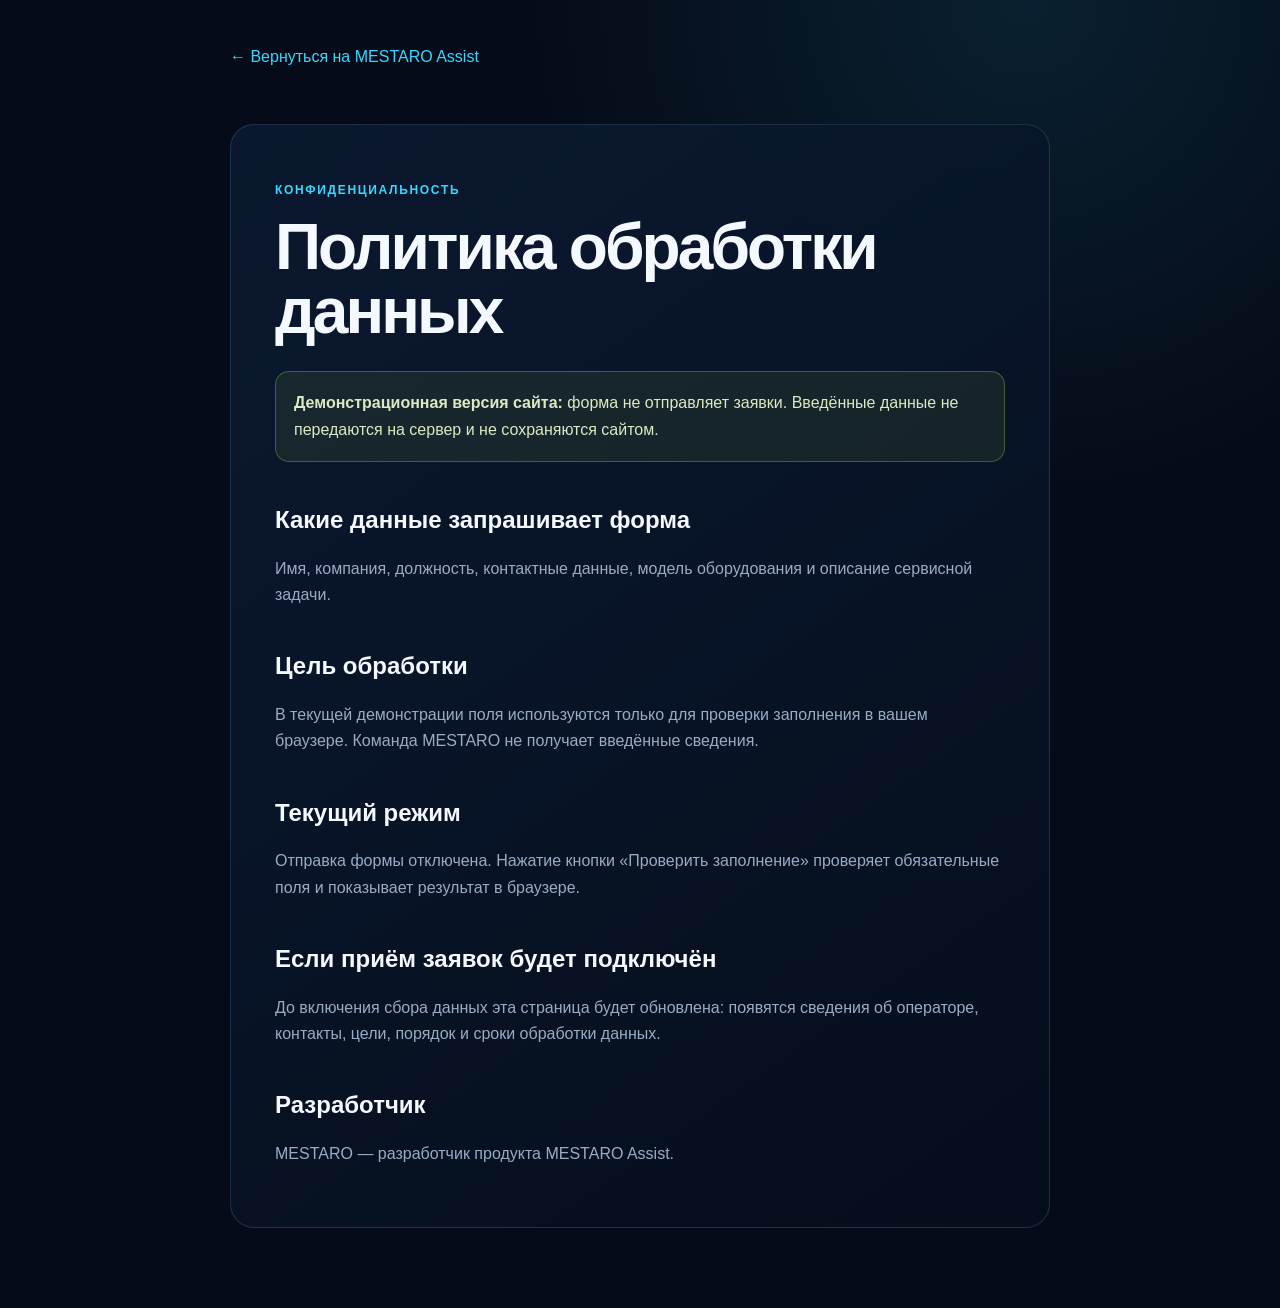
==== privacy.html @ 9bf08e10 "Publish MESTARO Assist website" ====
<!DOCTYPE html>
<html lang="ru">
<head>
  <meta charset="utf-8">
  <meta name="viewport" content="width=device-width, initial-scale=1">
  <title>Политика конфиденциальности — MESTARO Assist</title>
  <meta name="description" content="Политика обработки данных на сайте MESTARO Assist.">
  <meta name="robots" content="noindex, follow">
  <meta name="theme-color" content="#050b18">
  <link rel="icon" href="/assets/brand/favicon.png" type="image/png">
  <style>
    :root { color-scheme: dark; --bg: #050b18; --surface: #0b1a31; --text: #f4f8ff; --muted: #9aacc4; --line: rgba(121,174,224,.2); --cyan: #35d9ff; --lime: #b9f34b; }
    * { box-sizing: border-box; }
    body { margin: 0; background: radial-gradient(circle at 80% 0, rgba(53,217,255,.1), transparent 32rem), var(--bg); color: var(--text); font-family: Inter, "Segoe UI", Arial, sans-serif; line-height: 1.65; }
    main { width: min(calc(100% - 32px), 820px); margin: 0 auto; padding: 44px 0 80px; }
    a { color: var(--cyan); text-underline-offset: 4px; }
    .back { display: inline-flex; margin-bottom: 54px; text-decoration: none; }
    .eyebrow { color: var(--cyan); font-size: 12px; font-weight: 800; letter-spacing: .14em; text-transform: uppercase; }
    h1 { margin: 14px 0 22px; font-size: clamp(38px, 7vw, 64px); line-height: 1; letter-spacing: -.045em; }
    h2 { margin: 38px 0 10px; font-size: 24px; }
    p, li { color: var(--muted); }
    .notice { margin: 28px 0; padding: 18px; border: 1px solid rgba(185,243,75,.28); border-radius: 14px; background: rgba(185,243,75,.08); color: #dce9c5; }
    .card { padding: clamp(24px, 5vw, 44px); border: 1px solid var(--line); border-radius: 24px; background: linear-gradient(145deg, rgba(11,26,49,.94), rgba(5,14,29,.98)); }
  </style>
</head>
<body>
  <main>
    <a class="back" href="/">← Вернуться на MESTARO Assist</a>
    <article class="card">
      <p class="eyebrow">Конфиденциальность</p>
      <h1>Политика обработки данных</h1>
      <p class="notice"><strong>Демонстрационная версия сайта:</strong> форма не отправляет заявки. Введённые данные не передаются на сервер и не сохраняются сайтом.</p>

      <h2>Какие данные запрашивает форма</h2>
      <p>Имя, компания, должность, контактные данные, модель оборудования и описание сервисной задачи.</p>

      <h2>Цель обработки</h2>
      <p>В текущей демонстрации поля используются только для проверки заполнения в вашем браузере. Команда MESTARO не получает введённые сведения.</p>

      <h2>Текущий режим</h2>
      <p>Отправка формы отключена. Нажатие кнопки «Проверить заполнение» проверяет обязательные поля и показывает результат в браузере.</p>

      <h2>Если приём заявок будет подключён</h2>
      <p>До включения сбора данных эта страница будет обновлена: появятся сведения об операторе, контакты, цели, порядок и сроки обработки данных.</p>

      <h2>Разработчик</h2>
      <p>MESTARO — разработчик продукта MESTARO Assist.</p>
    </article>
  </main>
</body>
</html>
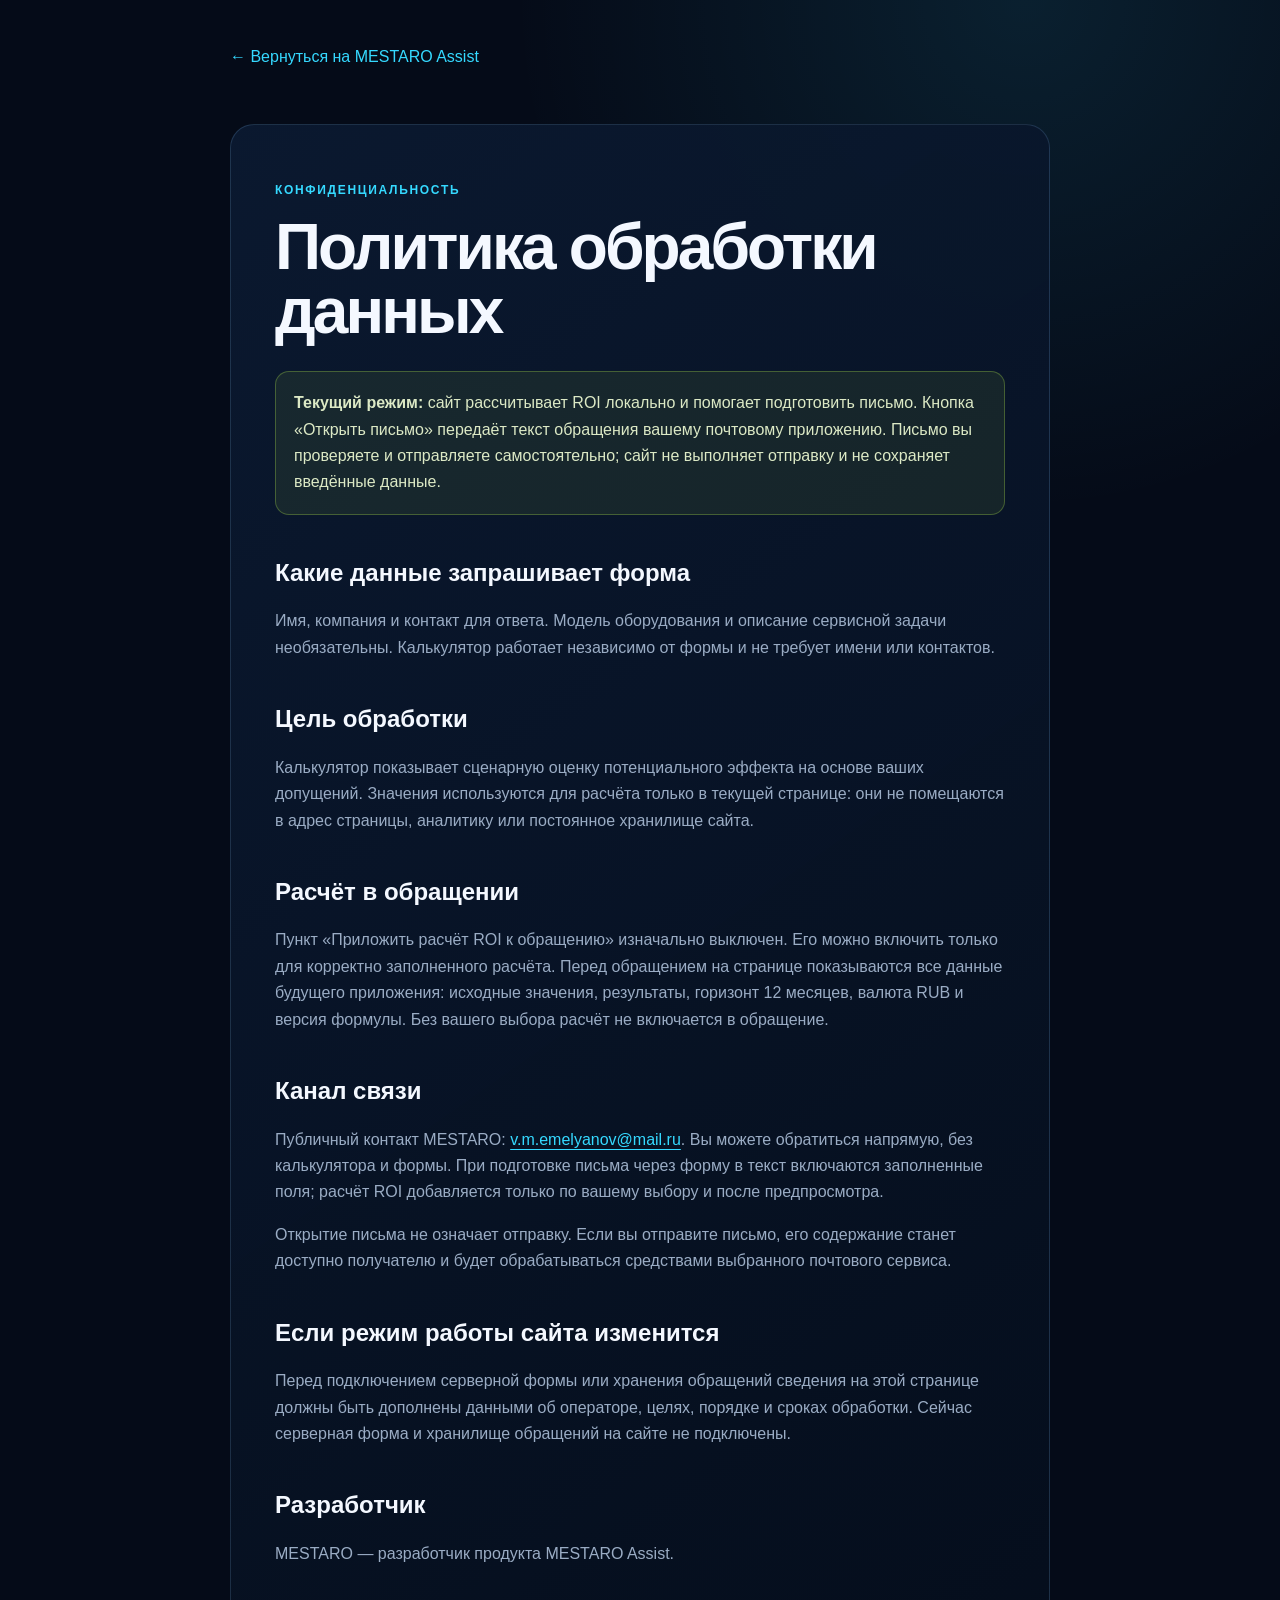
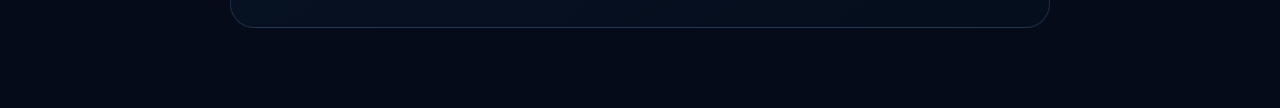
==== commit c4531a92: "Clarify Assist website and add ROI calculator" ====
--- a/privacy.html
+++ b/privacy.html
@@ -29,19 +29,23 @@
     <article class="card">
       <p class="eyebrow">Конфиденциальность</p>
       <h1>Политика обработки данных</h1>
-      <p class="notice"><strong>Демонстрационная версия сайта:</strong> форма не отправляет заявки. Введённые данные не передаются на сервер и не сохраняются сайтом.</p>
+      <p class="notice"><strong>Текущий режим:</strong> сайт рассчитывает ROI локально и помогает подготовить письмо. Кнопка «Открыть письмо» передаёт текст обращения вашему почтовому приложению. Письмо вы проверяете и отправляете самостоятельно; сайт не выполняет отправку и не сохраняет введённые данные.</p>
 
       <h2>Какие данные запрашивает форма</h2>
-      <p>Имя, компания, должность, контактные данные, модель оборудования и описание сервисной задачи.</p>
+      <p>Имя, компания и контакт для ответа. Модель оборудования и описание сервисной задачи необязательны. Калькулятор работает независимо от формы и не требует имени или контактов.</p>
 
       <h2>Цель обработки</h2>
-      <p>В текущей демонстрации поля используются только для проверки заполнения в вашем браузере. Команда MESTARO не получает введённые сведения.</p>
+      <p>Калькулятор показывает сценарную оценку потенциального эффекта на основе ваших допущений. Значения используются для расчёта только в текущей странице: они не помещаются в адрес страницы, аналитику или постоянное хранилище сайта.</p>
 
-      <h2>Текущий режим</h2>
-      <p>Отправка формы отключена. Нажатие кнопки «Проверить заполнение» проверяет обязательные поля и показывает результат в браузере.</p>
+      <h2>Расчёт в обращении</h2>
+      <p>Пункт «Приложить расчёт ROI к обращению» изначально выключен. Его можно включить только для корректно заполненного расчёта. Перед обращением на странице показываются все данные будущего приложения: исходные значения, результаты, горизонт 12 месяцев, валюта RUB и версия формулы. Без вашего выбора расчёт не включается в обращение.</p>
 
-      <h2>Если приём заявок будет подключён</h2>
-      <p>До включения сбора данных эта страница будет обновлена: появятся сведения об операторе, контакты, цели, порядок и сроки обработки данных.</p>
+      <h2>Канал связи</h2>
+      <p>Публичный контакт MESTARO: <a href="mailto:v.m.emelyanov@mail.ru">v.m.emelyanov@mail.ru</a>. Вы можете обратиться напрямую, без калькулятора и формы. При подготовке письма через форму в текст включаются заполненные поля; расчёт ROI добавляется только по вашему выбору и после предпросмотра.</p>
+      <p>Открытие письма не означает отправку. Если вы отправите письмо, его содержание станет доступно получателю и будет обрабатываться средствами выбранного почтового сервиса.</p>
+
+      <h2>Если режим работы сайта изменится</h2>
+      <p>Перед подключением серверной формы или хранения обращений сведения на этой странице должны быть дополнены данными об операторе, целях, порядке и сроках обработки. Сейчас серверная форма и хранилище обращений на сайте не подключены.</p>
 
       <h2>Разработчик</h2>
       <p>MESTARO — разработчик продукта MESTARO Assist.</p>
